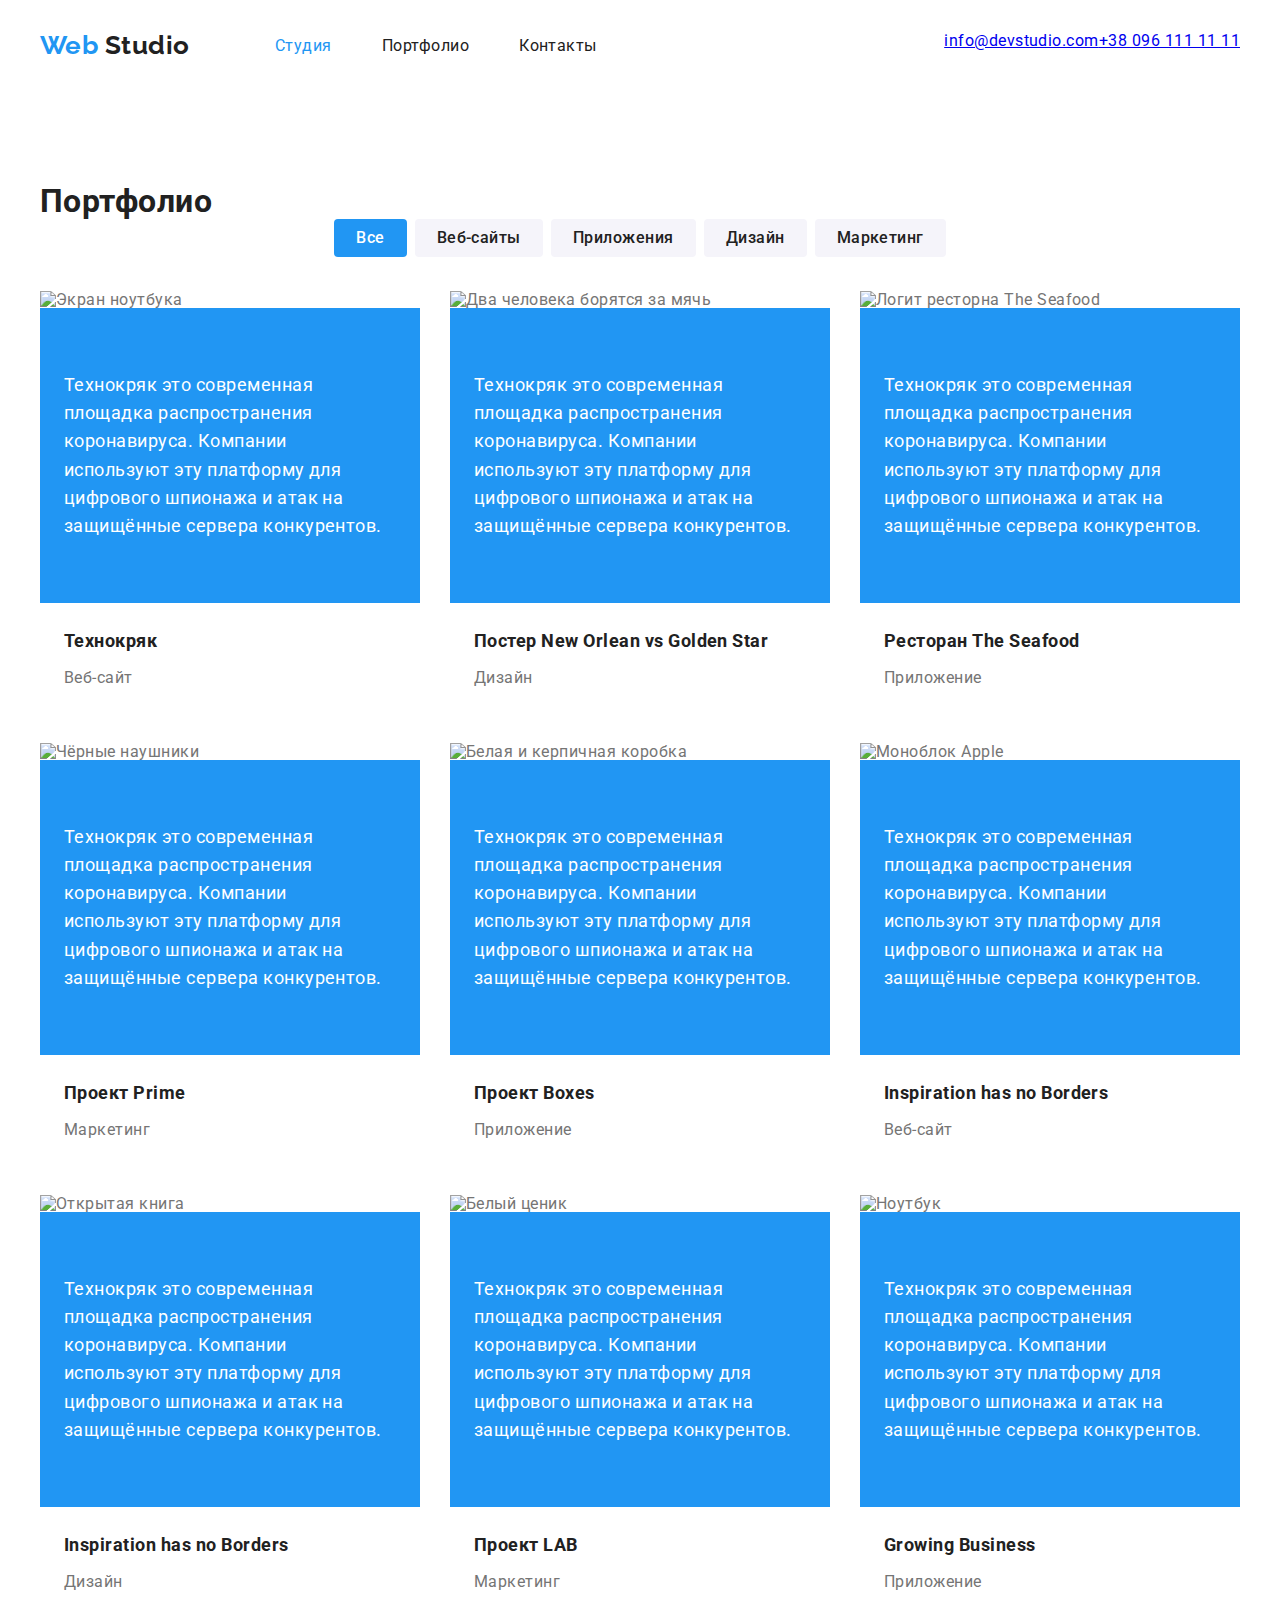
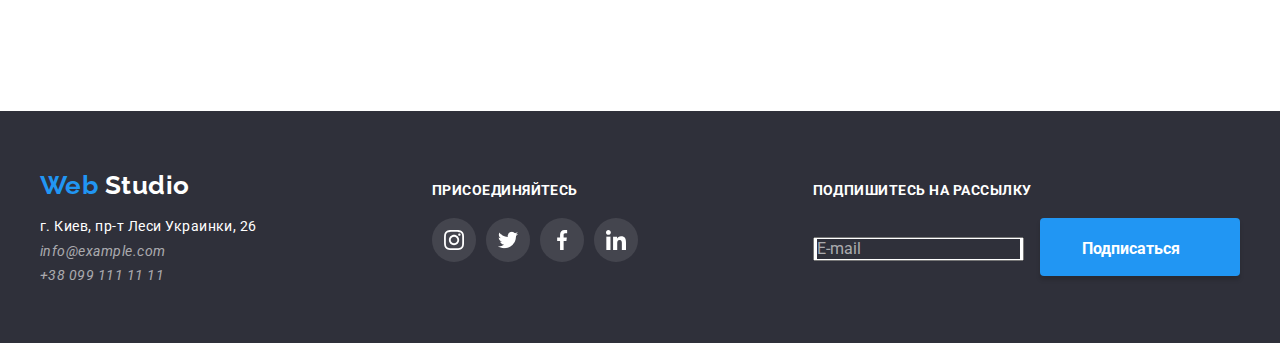
==== portfolio.html @ ea31eee0 "::before" ====
<!DOCTYPE html>
<html lang="ru">
    <head>
        <meta charset="UTF-8">
        <meta name="viewport" content="width=device-width, initial-scale=1.0">
        <title>second homework</title>
        <link href="https://fonts.googleapis.com/css2?family=Raleway:wght@700&family=Roboto:wght@400;500;700;900&display=swap" rel="stylesheet">
        <link rel="stylesheet" href="https://cdnjs.cloudflare.com/ajax/libs/modern-normalize/1.0.0/modern-normalize.min.css">
        <link rel="stylesheet" href="./css/styles.css">
    <body>
        <header class="page-header">
            <div class="container">
                <nav>
                    <a href="./index.html" class="logo"><span class="active">Web </span>Studio<span></span></a>
    
                    <ul class="site-nav list">
                        <li><a href="./index.html" class="link active">Студия</a></li>
                        <li><a href="./portfolio.html" class="link">Портфолио</a></li>
                        <li><a href="" class="link">Контакты</a></li>
                    </ul>
                </nav>
    
                <ul class="address list">
                    <li><a href="mailto:info@devstudio.com" class="link icon-envelope">info@devstudio.com</a></li>
                    <li><a href="tel:+38 096 111 11 11" class="link icon-mobile"> +38 096 111 11 11</a></li>
                </ul>        
            </div>          
        </header>
        <main class="portfolio">
            <div class="container">
                <h1>Портфолио</h1>
                <ul class="list selection">
                    <li class="text active">Все</li>
                    <li class="text">Веб-сайты</li>
                    <li class="text">Приложения</li>
                    <li class="text">Дизайн</li>
                    <li class="text">Маркетинг</li>
                </ul>
                <ul class="list list-items">
                    <li class="item">
                        <a>
                            <img src="./images/portfolio/img1.svg" alt="Экран ноутбука" class="image">
                            <p class="description">
                                Технокряк это современная площадка распространения коронавируса. Компании используют эту платформу
                                для цифрового шпионажа и атак на защищённые сервера конкурентов.
                            </p>
                            <h2 class="title">Технокряк</h2>
                            <p class="type">Веб-сайт</p>
                        </a>
                    </li>
                    <li class="item">
                        <a>
                            <img src="./images/portfolio/img2.svg" alt="Два человека борятся за мячь"  class="image">
                            <p class="description">
                                Технокряк это современная площадка распространения коронавируса. Компании используют эту платформу
                                для цифрового шпионажа и атак на защищённые сервера конкурентов.
                            </p>
                            <h2 class="title">Постер New Orlean vs Golden Star</h2>
                            <p class="type">Дизайн</p>
                        </a>
                    </li>
                    <li class="item">
                        <a>
                            <img src="./images/portfolio/img3.svg" alt="Логит ресторна The Seafood"  class="image">
                            <p class="description">
                                Технокряк это современная площадка распространения коронавируса. Компании используют эту платформу
                                для цифрового шпионажа и атак на защищённые сервера конкурентов.
                            </p>
                            <h2 class="title">Ресторан The Seafood</h2>
                            <p class="type">Приложение</p>
                        </a>
                    </li>
                    <li class="item">
                        <a>
                            <img src="./images/portfolio/img4.svg" alt="Чёрные наушники"  class="image">
                            <p class="description">
                                Технокряк это современная площадка распространения коронавируса. Компании используют эту платформу
                                для цифрового шпионажа и атак на защищённые сервера конкурентов.
                            </p>
                            <h2 class="title">Проект Prime</h2>
                            <p class="type">Маркетинг</p>
                        </a>
                    </li>
                    <li class="item">
                        <a>
                            <img src="./images/portfolio/img5.svg" alt="Белая и керпичная коробка" class="image">
                            <p class="description">
                                Технокряк это современная площадка распространения коронавируса. Компании используют эту платформу
                                для цифрового шпионажа и атак на защищённые сервера конкурентов.
                            </p>
                            <h2 class="title">Проект Boxes</h2>
                            <p class="type">Приложение</p>
                        </a>
                    </li>
                    <li class="item">
                        <a>
                            <img src="./images/portfolio/img6.svg" alt="Моноблок Apple" class="image">
                            <p class="description">
                                Технокряк это современная площадка распространения коронавируса. Компании используют эту платформу
                                для цифрового шпионажа и атак на защищённые сервера конкурентов.
                            </p>
                            <h2 class="title">Inspiration has no Borders</h2>
                            <p class="type">Веб-сайт</p>
                        </a>
                    </li>
                    <li class="item">
                        <a>
                            <img src="./images/portfolio/img7.svg" alt="Открытая книга" class="image">
                            <p class="description">
                                Технокряк это современная площадка распространения коронавируса. Компании используют эту платформу
                                для цифрового шпионажа и атак на защищённые сервера конкурентов.
                            </p>
                            <h2 class="title">Inspiration has no Borders</h2>
                            <p class="type">Дизайн</p>
                        </a>
                    </li>
                    <li class="item">
                        <a>
                            <img src="./images/portfolio/img8.svg" alt="Белый ценик" class="image">
                            <p class="description">
                                Технокряк это современная площадка распространения коронавируса. Компании используют эту платформу
                                для цифрового шпионажа и атак на защищённые сервера конкурентов.
                            </p>
                            <h2 class="title">Проект LAB</h2>
                            <p class="type">Маркетинг</p>
                        </a>
                    </li>
                    <li class="item">
                        <a>
                            <img src="./images/portfolio/img9.svg" alt="Ноутбук" class="image">
                            <p class="description">
                                Технокряк это современная площадка распространения коронавируса. Компании используют эту платформу
                                для цифрового шпионажа и атак на защищённые сервера конкурентов.
                            </p>
                            <h2 class="title">Growing Business</h2>
                            <p class="type">Приложение</p>
                        </a>
                    </li>
                </ul>
            </div>
        </main>
        <footer class="footer">
            <div class="container">
                <div>
                    <a href="./index.html" class="logo"><span class="active">Web </span>Studio<span></span></a>
                    <p class="text">г. Киев, пр-т Леси Украинки, 26</p>
                    <address class="address">                
                        <ul class="list">
                            <li><a href="mailto:info@example.com" class="link">info@example.com</a></li>
                            <li><a href="tel:+38 099 111 11 11" class="link">+38 099 111 11 11</a></li>
                        </ul>              
                    </address>
                </div>
                
    
                <div class="invate">
                    <b class="title">присоединяйтесь</b>
                    <ul class="list">
                        <li class="social">
                            <a href="" aria-label="Ссылка на instagram" class="icon icon-instagram"></a>
                        </li>
                        <li class="social">
                            <a href="" aria-label="Ссылка на twitter" class="icon icon-twitter"> </a>
                        <li class="social">
                            <a href="https://uk-ua.facebook.com/" aria-label="Ссылка на facebook" class="icon icon-facebook"></a>
                        </li>
                        <li class="social">
                            <a href="" aria-label="Ссылка на linkedin" class="icon icon-linkedin"></a>
                        </li>                            
                    </ul>
                </div>
    
                <div class="subscribe">
                    <form>
                        <b class="title">Подпишитесь на рассылку</b>
                        <input placeholder="E-mail">
                        <button type="submit" class="button-send">Подписаться</button>
                    </form>
                </div>
            </div>
        </footer>
    </body>
</html>
---- css/styles.css ----
:root {
    --primary-color: #757575;

    --hero-color: #ffffff;

    --second-color: #212121;

    --active-color : #2196F3;

    --section-color: #F5F4FA;

    --footer-color: #2F303A;

    --footer-address-color: rgba(255, 255, 255, 0.6);

    --icon-color: #AFB1B8;

}

/* @font-face {
    font-family: 'Roboto';
    src: url('../fonts/Roboto/Roboto-Black.ttf');
}

@font-face {
    font-family: 'Raleway';
    src: url('../fonts/Raleway/Raleway-VariableFont_wght.ttf');
} */

body{
    font-family: 'Roboto', sans-serif;
    color: var(--primary-color);
    background-color: #ffffff;
    line-height: 1.1;
    letter-spacing: 0.03em;
}

.active {
    color: var(--active-color);
}

h1, h2, h3, h4,h5, h6 {
    color: var(--second-color);
}

.list{
    list-style: none;
    margin-top: 0px;
    margin-bottom: 0px;
    padding-left: 0px;
    
}

.section{
    margin-bottom: 94px;
}

.button {
    font-size: 16px;
    padding: 10px 32px;
    min-width: 200px;
    min-height: 50px;
    border-radius: 4px;
    border-color: transparent;
    color: var(--hero-color);
    background-color: var(--active-color);

}

.container {
    width: 1230px;
    margin: 0 auto;
    padding-left: 15px;
    padding-right: 15px;
}


/* NAV */

.page-header .container {
    display: flex;
    align-items: center;
    justify-content: space-between;
    margin-left: auto;
    margin-right: auto;
}

nav{
    display: flex;
    align-items: center;
}


.logo{
    display: inline-block;
    font-size: 26px;
    font-weight: 700;
    text-decoration: none;
    font-family: 'Raleway', sans-serif; 
    color: var(--second-color);
}

.page-header .logo {
    margin-right: 85px;
}

.page-header .list {
    display: flex;
}

.site-nav li {
    margin-right: 50px;
}

.site-nav li:last-child{
    margin-right: 0px;
}

.site-nav .link {
    text-decoration: none;
    color: var(--second-color);  
}


.site-nav .link:hover,
.site-nav .link:focus {
    color: var(--active-color);
}

.site-nav .active {
    color: var(--active-color);
}

.page-header .link {
    padding-top: 32px;
    padding-bottom: 32px;
}

.contacts .link {
    color: var(--primary-color);
    text-decoration: none;
}

.contacts .link:first-child{
    margin-right: 30px;
}

.contacts .link:hover,
.contacts .link:focus{
    color: var(--active-color);
}

.section-title{
    font-size: 36px;
    text-align: center;
}


.contacts .link::before {
    display: inline-block;
    content: "";
    background-repeat: no-repeat;
    width: 30px;
    height: 20px;
    margin-right: 10px;
    
}

.icon-envelope::before{
    background-image: url(../images/icon/envelope.svg);
    background-size: 19px;
    background-position: bottom;
}

.icon-mobile::before{
    background-image: url(../images/icon/mobile.svg);
    background-size: 13px;
    background-position: center;
}


/* hero */

.hero{
    width: 1600px;
    height: 600px;
    margin-right: auto;
    margin-left: auto;
    text-align: center;
    padding-top: 200px;
    background-image: 
    linear-gradient(to left,
    rgba(47, 48, 58, 0.8),
    rgba(47, 48, 58, 0.8)),
    url(../images/Hero_img.jpg)
}

.hero-title {
    width: 696px;
    margin-top: 0px;
    margin-bottom: 30px;
    margin-left: auto;
    margin-right: auto;
    font-weight: 900;
    font-size: 44px;
    line-height: 1.36;
    letter-spacing: 0.06em;
    color: var(--hero-color);
}


/* features */

.features .section-title {
    margin-top: 0px;
    margin-bottom: 0px;
}

.features .list {
    display: flex;
    margin-right: 30px;
}

.features .list:last-child{
    margin-right: 0px;
}

.features .item {
    min-width: 270px;
    margin-right: 30px;
}

.features .title {
    font-size: 14px;
    margin-bottom: 10px;
}

.features .title::before{
    content: '';
    display: inline-block;
    width: 100%;
    height: 120px;
    background-color: var(--section-color);
    background-repeat: no-repeat;
    background-position: center;
    margin-bottom: 30px;
}

.icon-detail::before{
    background-image: url(../images/детали.svg);
}

.icon-punctuality::before{
    background-image: url(../images/пунктуальность.svg);
}

.icon-planning::before{
    background-image: url(../images/Планирование.svg);
}

.icon-technologies::before{
    background-image: url(../images/технологии.svg);
}



.features .item:last-child{
    margin-right: 0px;
}

.features .text{
    margin-top: 0px;
    margin-bottom: 0px;
    font-size: 14px;
    line-height: 1.7;
}


/* category */

.category .section-title{
    margin-bottom: 50px;
}

.category .list {
    display: flex;

}

.category .item {
    text-align: center;
    margin-right: 30px;
}

.category .item:last-child{
    margin-right: 0px;
}

.category .image {
    display: block;
}

.category .text {
    color: var(--hero-color);
    background-color: var(--primary-color);
    font-weight: 700;
    font-size: 14px;
    padding-top: 27px;
    padding-bottom: 27px;
    margin-top: 0px;
    margin-bottom: 0px;
}

/* team */

.team{
    padding-top: 94px;
    padding-bottom: 94px;
    background-color: var(--section-color);
}

.team .section-title{
    margin-top: 0px;
    margin-bottom: 50px;
}

.team .card {
    padding-bottom: 24px;
    background-color: var(--hero-color);
}

.team .list-cards,
.team .list-items {
    display: flex;
    justify-content: space-between;
}


.team .list-items{
    padding-left: 32px;
    padding-right: 32px;
}



.team .title {
    font-weight: 500;
    font-size: 16px;
    margin-top: 30px;
    margin-bottom: 10px;
}


.team .card {
    text-align: center;
}


.team .text {
    margin-top: 0px;
    margin-bottom: 16px;
}


.card .icon{
    min-width: 20px;
    min-height: 20px;
    padding: 12px;
}


/* clients */

.clients .section-title{
    margin-top: 0px;
    margin-bottom: 50px;
}

.clients .list {
    display: flex;
    justify-content: space-between;
}

.clients .icon{
    min-width: 170px;
    min-height: 90px;
    text-align: center;
    padding-top: 22px;
    padding-bottom: 22px;
    border: solid var(--icon-color);
}

.clients .icon:hover {
    border: solid var(--active-color);
}

/* portfolio  */

.portfolio{
    margin-top: 93px;
    margin-bottom: 94px;
}

.portfolio h1 {
    margin-top: 0px;
    margin-bottom: 0px;
}

.selection{
    margin-bottom: 34px;
    display: flex;
    justify-content: center;
}

.selection .text{
    padding: 6px 22px;
    color: var(--second-color);
    font-weight: 500;
    font-size: 16px;
    line-height: 1.62;
    border-radius: 4px;
    margin-right: 8px;
    background-color: var(--section-color)
}

.selection .text:last-child{
    margin-right: 0px;
}

.selection .text:hover{
    background-color: var(--active-color);
    color: var(--hero-color);
}

.text.active {
    background-color: var(--active-color);
    color: var(--hero-color);
}

.portfolio .description{
    padding: 63px 24px;
    margin-top: 0px;
    margin-bottom: 0px;
    font-size: 18px;
    line-height: 1.56;
    background-color: var(--active-color);
    color: var(--hero-color);

}

.portfolio .list-items{
    display: flex;
    flex-wrap: wrap;
}

.portfolio .item{
    width: calc((100% - 60px)/3);
    margin-right: 30px;
    margin-bottom: 30px;
    padding-bottom: 20px;
}

.portfolio .image{
    display: block;
    margin-left: auto;
    margin-right: auto;
    width: 100%;
}

.portfolio .item:nth-child(3n){
    margin-right: 0px;
}


.portfolio .item:nth-last-child(-n + 3 ){
    margin-bottom: 0px;
} 

.portfolio .title{
    font-size: 18px;
    line-height: 2;
    margin: 20px 24px 4px;
}

.portfolio .type{
    font-size: 16px;
    line-height: 1.87;
    margin: 0px 24px;
}


/* footer */

.footer {
    padding-top: 60px;
    padding-bottom: 60px;
    background-color: var(--footer-color);
    color: var(--hero-color);

}

.footer .container {
    display: flex;
    justify-content: space-between;
}

.footer .logo {
    color: var(--hero-color);
    margin-bottom: 20px;
}

.footer .text {
    font-size: 14px;
    height: 1.7;
    margin-top: 0px;
    margin-bottom: 9px;
}

.footer .link {
    text-decoration: none;
    color: var(--footer-address-color);
    font-size: 14px;
    height: 1.7;
}


.list .link {
    display: block;
}

.address li:first-child{
    margin-bottom: 9px;
}

.footer .title {
    display: block;
    margin-bottom: 20px;
    font-size: 14px;
    text-transform: uppercase;
}

.invate,
.subscribe {
    margin-top: 12px;
}

.invate .list {
    display: flex;
}


.invate .social {
    margin-right: 10px;

}

.invate .social:hover {
    border-radius: 50%;
    background-color: var(--active-color);

}

.invate .social:last-child{
    margin-right: 0px;
}


.invate .icon::before{
    content: "";
    display: inline-block;
    width: 44px;
    height: 44px;
    background-repeat:no-repeat;
    background-position: center;
    background-color: rgba(255, 255, 255, 0.1);
    border-radius: 50%;
}


.icon-instagram::before{
    background-image: url(../images/instagram_white.svg);
}

.icon-twitter::before{
    background-image: url(../images/twitter_white.png);
}

.icon-facebook::before{
    background-image: url(../images/facebook_white.svg);
}

.icon-linkedin::before{
    background-image: url(../images/linkedin_white.svg);
}

.subscribe input{
    margin-right: 12px;
}

.footer input::placeholder {
    font-size: 16px;
    height: 50px;
    color: rgba(255, 255, 255, 0.6);
    background-color: #2F303A;
}

.footer .button-send{
    min-width: 200px;
    padding-left: 29px;
    padding-right: 13px;
    padding-top: 10px;
    padding-bottom: 10px;

    font-weight: 700;
    font-size: 16px;
    line-height: 1.87;
    text-align: center;

    border-color:transparent;
    border-radius: 4px;
    background-color: var(--active-color);
    color: var(--hero-color);
    background: #2196F3;
    box-shadow: 0px 4px 4px rgba(0, 0, 0, 0.15);
}

.footer .button-send::after{
    content: "";
    display: inline-block;
    width: 24px;
    height: 24px;
    margin-left: 10px;
    background-position: bottom;
    background-image: url(../images/icon-send.svg)
}
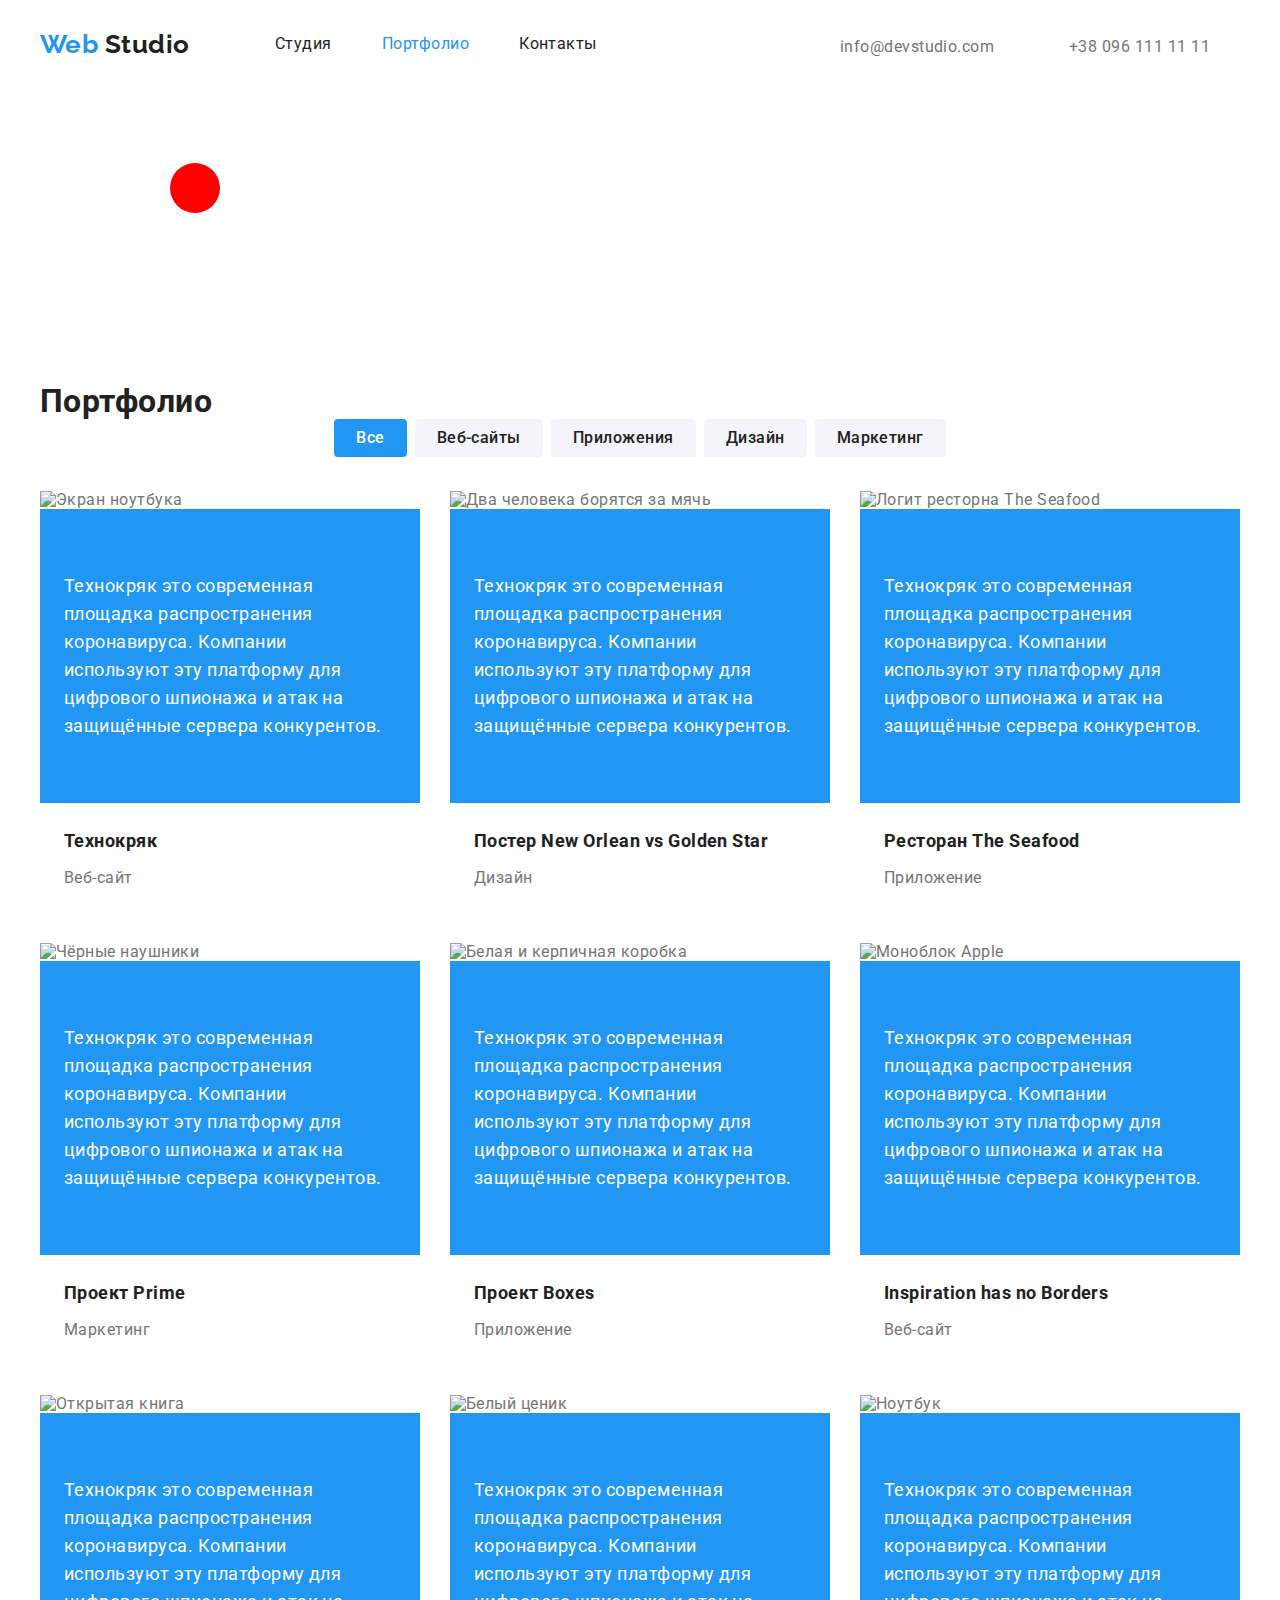
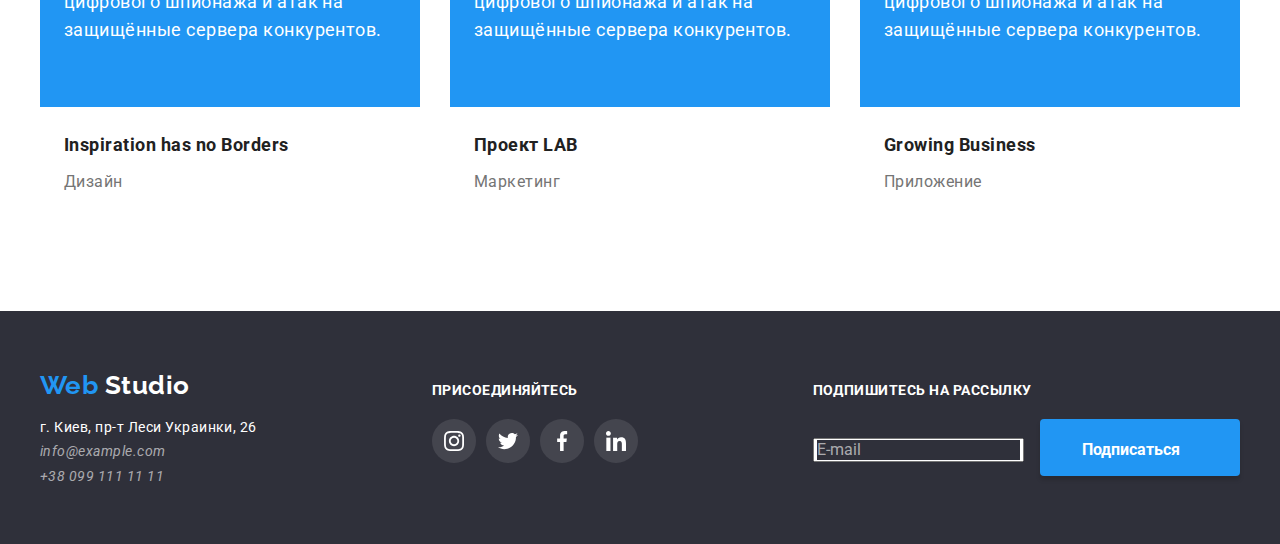
==== commit 29b14edc: "соцсети свг" ====
--- a/portfolio.html
+++ b/portfolio.html
@@ -3,7 +3,7 @@
     <head>
         <meta charset="UTF-8">
         <meta name="viewport" content="width=device-width, initial-scale=1.0">
-        <title>second homework</title>
+        <title>fourth homework</title>
         <link href="https://fonts.googleapis.com/css2?family=Raleway:wght@700&family=Roboto:wght@400;500;700;900&display=swap" rel="stylesheet">
         <link rel="stylesheet" href="https://cdnjs.cloudflare.com/ajax/libs/modern-normalize/1.0.0/modern-normalize.min.css">
         <link rel="stylesheet" href="./css/styles.css">
@@ -14,18 +14,34 @@
                     <a href="./index.html" class="logo"><span class="active">Web </span>Studio<span></span></a>
     
                     <ul class="site-nav list">
-                        <li><a href="./index.html" class="link active">Студия</a></li>
-                        <li><a href="./portfolio.html" class="link">Портфолио</a></li>
+                        <li><a href="./index.html" class="link">Студия</a></li>
+                        <li><a href="./portfolio.html" class="link active">Портфолио</a></li>
                         <li><a href="" class="link">Контакты</a></li>
                     </ul>
                 </nav>
     
-                <ul class="address list">
+                <ul class="contacts list">
                     <li><a href="mailto:info@devstudio.com" class="link icon-envelope">info@devstudio.com</a></li>
                     <li><a href="tel:+38 096 111 11 11" class="link icon-mobile"> +38 096 111 11 11</a></li>
                 </ul>        
             </div>          
         </header>
+
+        <svg
+        version="1.1"
+        xmlns="http://www.w3.org/2000/svg"
+        xmlns:xlink="http://www.w3.org/1999/xlink"
+        xmlns:ev="http://www.w3.org/2001/xml-events"
+        width="400"
+        height="200"
+        viewBox="10 0 800 400"
+      >
+        <title>Иконка окружности</title>
+        <desc>Центрированная окружность красного цвета с радиусом 50px.</desc>
+      
+        <circle r="50" cx="50%" cy="50%" fill="red" />
+      </svg>
+
         <main class="portfolio">
             <div class="container">
                 <h1>Портфолио</h1>
--- a/css/styles.css
+++ b/css/styles.css
@@ -74,6 +74,15 @@
     padding-right: 15px;
 }
 
+.icon{
+    content: "";
+    display: inline-block;
+    width: 44px;
+    height: 44px;
+    background-repeat:no-repeat;
+    background-position: center;
+    border-radius: 50%;
+}
 
 /* NAV */
 
@@ -362,12 +371,32 @@
 }
 
 
-.card .icon{
+.team .icon{
     min-width: 20px;
     min-height: 20px;
     padding: 12px;
 }
 
+.team .icon:hover{
+    background-color: var(--active-color);
+}
+
+.team .icon-instagram{
+    background-image: url(../images/instagram.svg);
+}
+
+.team .icon-twitter{
+    background-image: url(../images/twitter.svg);
+}
+
+.team .icon-facebook{
+    background-image: url(../images/facebook.svg);
+}
+
+.team .icon-linkedin{
+    background-image: url(../images/linkedin.svg);
+}
+
 
 /* clients */
 
@@ -381,7 +410,7 @@
     justify-content: space-between;
 }
 
-.clients .icon{
+.clients .icon-clients{
     min-width: 170px;
     min-height: 90px;
     text-align: center;
@@ -390,7 +419,7 @@
     border: solid var(--icon-color);
 }
 
-.clients .icon:hover {
+.clients .icon-clients:hover {
     border: solid var(--active-color);
 }
 
@@ -565,31 +594,24 @@
 }
 
 
-.invate .icon::before{
-    content: "";
-    display: inline-block;
-    width: 44px;
-    height: 44px;
-    background-repeat:no-repeat;
-    background-position: center;
+.invate .icon{
     background-color: rgba(255, 255, 255, 0.1);
-    border-radius: 50%;
-}
-
-
-.icon-instagram::before{
+}
+
+
+.invate .icon-instagram{
     background-image: url(../images/instagram_white.svg);
 }
 
-.icon-twitter::before{
-    background-image: url(../images/twitter_white.png);
-}
-
-.icon-facebook::before{
+.invate .icon-twitter{
+    background-image: url(../images/twitter_white.svg);
+}
+
+.invate .icon-facebook{
     background-image: url(../images/facebook_white.svg);
 }
 
-.icon-linkedin::before{
+.invate .icon-linkedin{
     background-image: url(../images/linkedin_white.svg);
 }
 
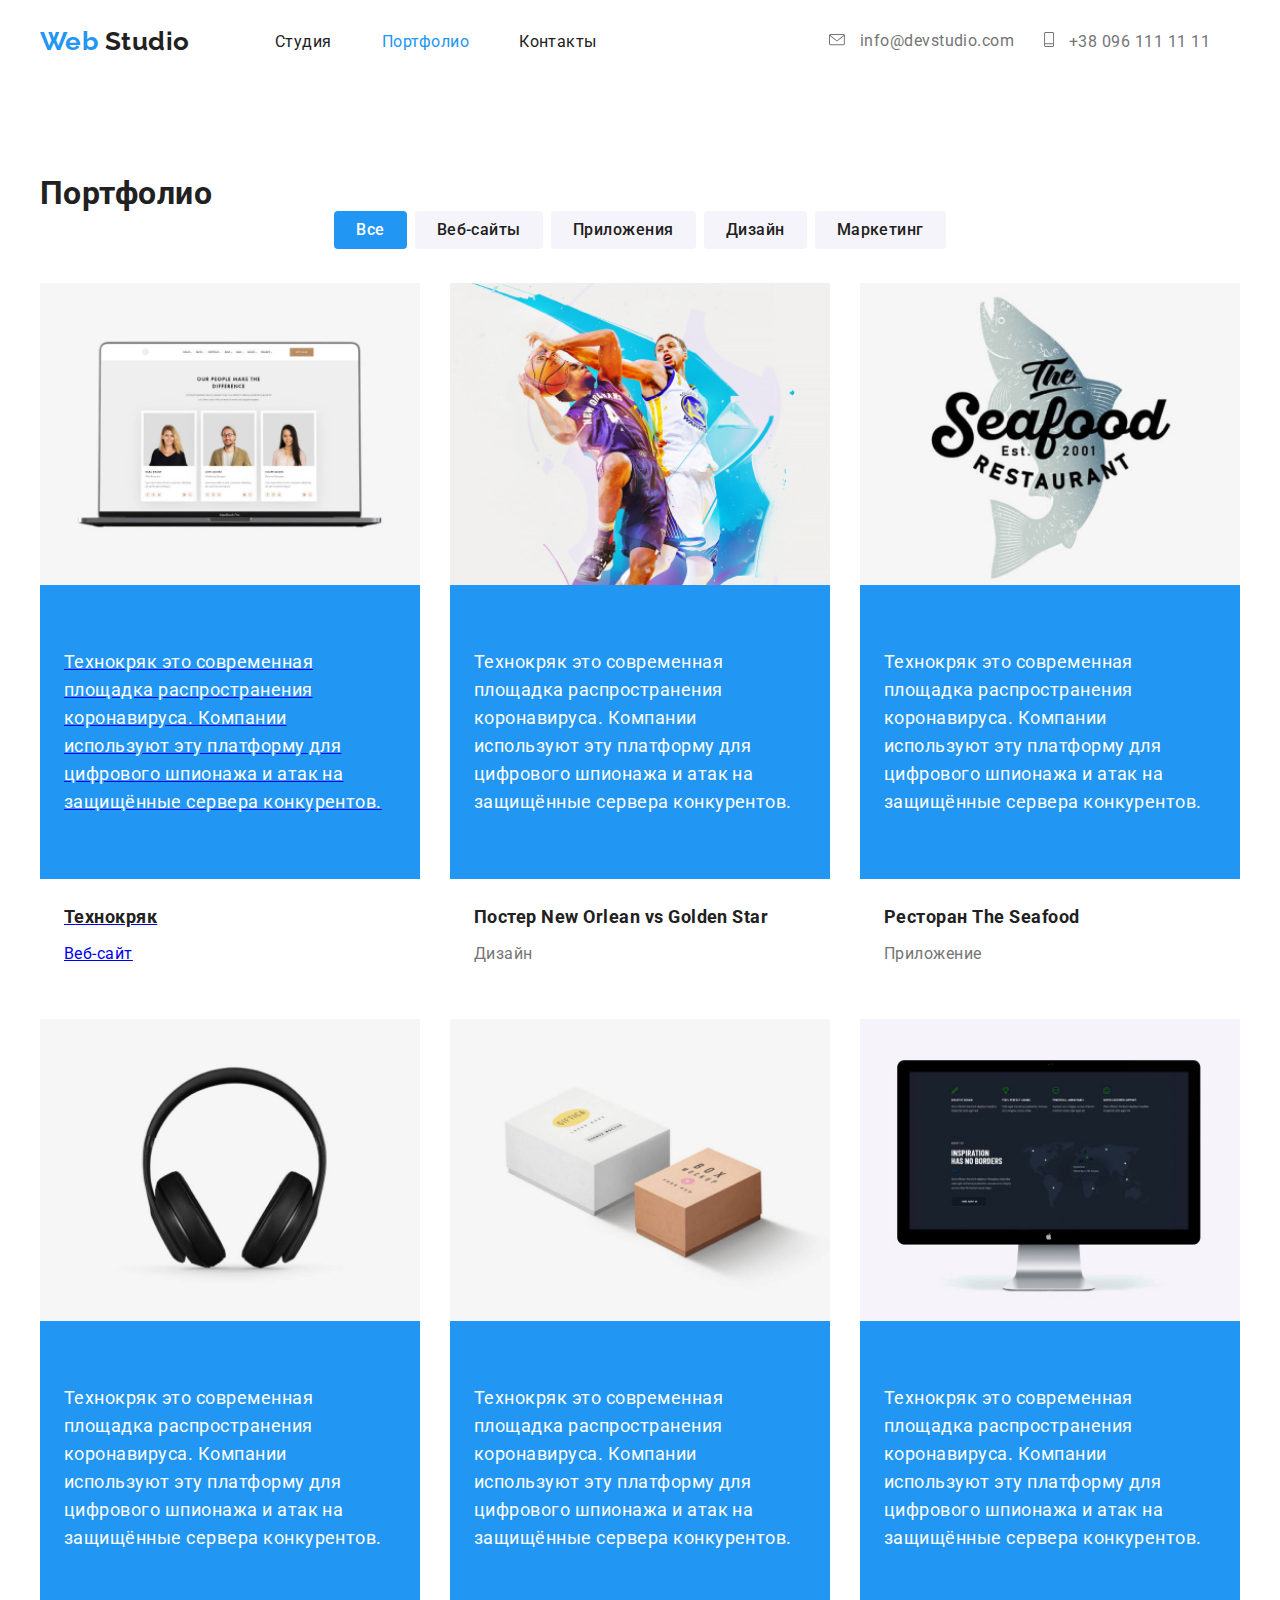
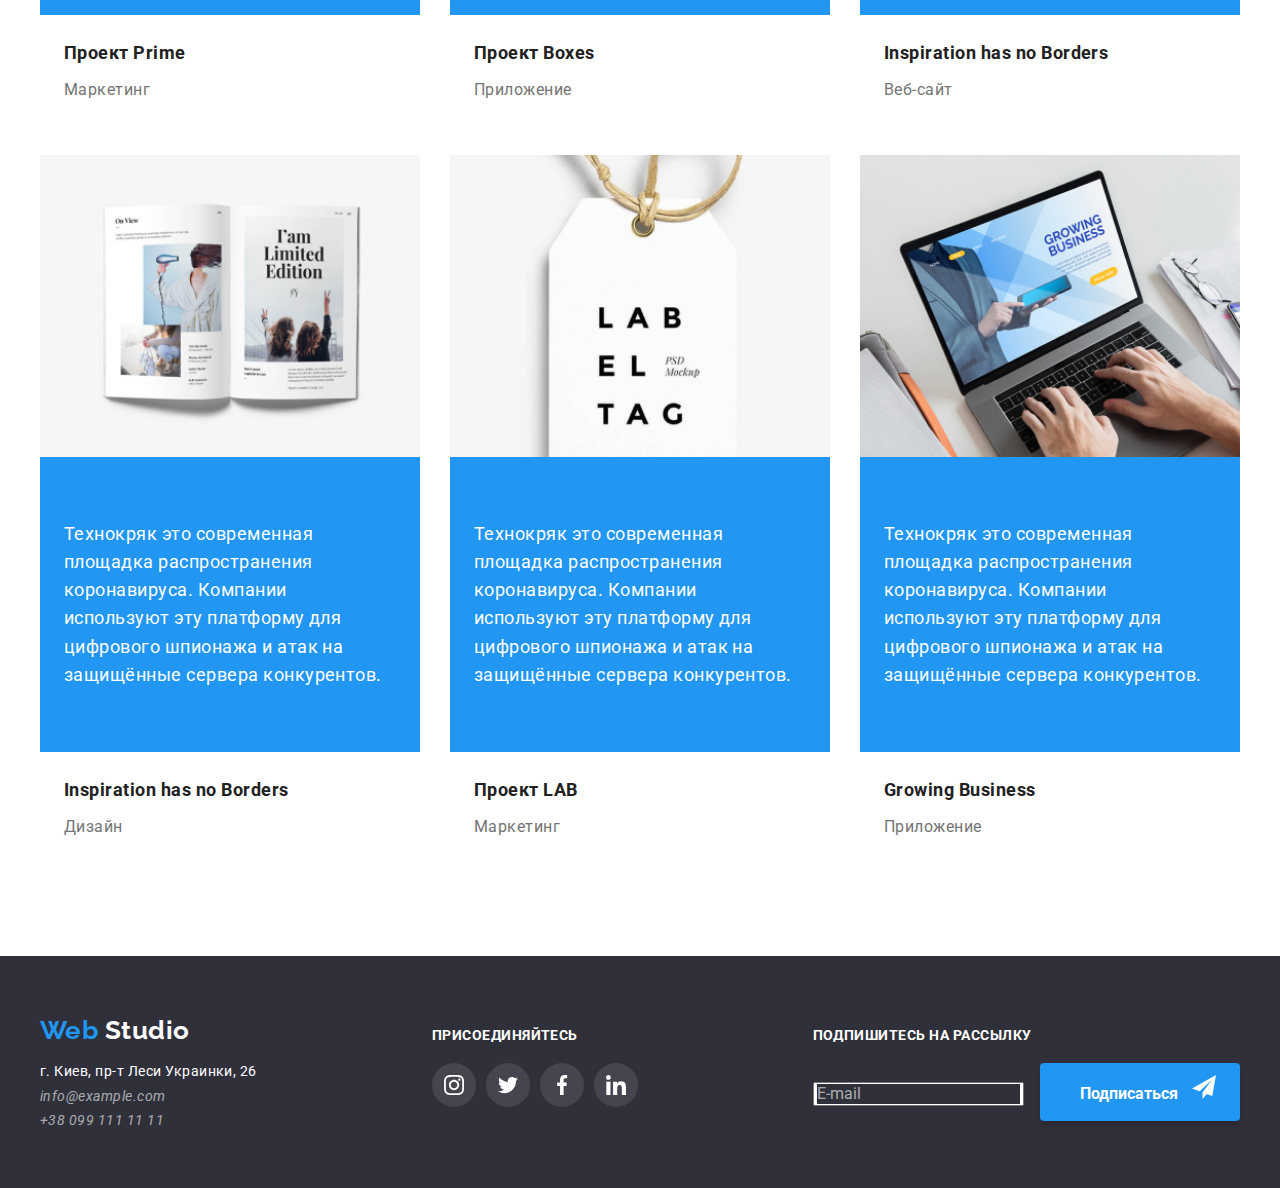
==== commit 628164a5: "sprite svg" ====
--- a/portfolio.html
+++ b/portfolio.html
@@ -14,33 +14,32 @@
                     <a href="./index.html" class="logo"><span class="active">Web </span>Studio<span></span></a>
     
                     <ul class="site-nav list">
-                        <li><a href="./index.html" class="link">Студия</a></li>
+                        <li><a href="./index.html" class="link ">Студия</a></li>
                         <li><a href="./portfolio.html" class="link active">Портфолио</a></li>
                         <li><a href="" class="link">Контакты</a></li>
                     </ul>
                 </nav>
     
                 <ul class="contacts list">
-                    <li><a href="mailto:info@devstudio.com" class="link icon-envelope">info@devstudio.com</a></li>
-                    <li><a href="tel:+38 096 111 11 11" class="link icon-mobile"> +38 096 111 11 11</a></li>
+                    <li>    
+                        <a href="mailto:info@devstudio.com" class="link">
+                            <svg class="icon--contacts" style="width: 16px; height: 12px">
+                                <use href="../images/sprite.svg#icon-envelope"></use>
+                            </svg>
+                            info@devstudio.com
+                        </a>
+                    </li>
+                    <li>
+                        <a href="tel:+38 096 111 11 11" class="link">
+                            <svg class="icon--contacts" style="width: 10px; height: 15px">
+                                <use href="../images/sprite.svg#icon-Vector"></use>
+                            </svg>
+                            +38 096 111 11 11
+                        </a>
+                    </li>
                 </ul>        
             </div>          
         </header>
-
-        <svg
-        version="1.1"
-        xmlns="http://www.w3.org/2000/svg"
-        xmlns:xlink="http://www.w3.org/1999/xlink"
-        xmlns:ev="http://www.w3.org/2001/xml-events"
-        width="400"
-        height="200"
-        viewBox="10 0 800 400"
-      >
-        <title>Иконка окружности</title>
-        <desc>Центрированная окружность красного цвета с радиусом 50px.</desc>
-      
-        <circle r="50" cx="50%" cy="50%" fill="red" />
-      </svg>
 
         <main class="portfolio">
             <div class="container">
@@ -54,8 +53,8 @@
                 </ul>
                 <ul class="list list-items">
                     <li class="item">
-                        <a>
-                            <img src="./images/portfolio/img1.svg" alt="Экран ноутбука" class="image">
+                        <a href="./index.html">
+                            <img src="./images/img1.jpg" alt="Экран ноутбука" class="image">
                             <p class="description">
                                 Технокряк это современная площадка распространения коронавируса. Компании используют эту платформу
                                 для цифрового шпионажа и атак на защищённые сервера конкурентов.
@@ -66,7 +65,7 @@
                     </li>
                     <li class="item">
                         <a>
-                            <img src="./images/portfolio/img2.svg" alt="Два человека борятся за мячь"  class="image">
+                            <img src="./images/img2.jpg" alt="Два человека борятся за мячь"  class="image">
                             <p class="description">
                                 Технокряк это современная площадка распространения коронавируса. Компании используют эту платформу
                                 для цифрового шпионажа и атак на защищённые сервера конкурентов.
@@ -77,7 +76,7 @@
                     </li>
                     <li class="item">
                         <a>
-                            <img src="./images/portfolio/img3.svg" alt="Логит ресторна The Seafood"  class="image">
+                            <img src="./images/img3.jpg" alt="Логит ресторна The Seafood"  class="image">
                             <p class="description">
                                 Технокряк это современная площадка распространения коронавируса. Компании используют эту платформу
                                 для цифрового шпионажа и атак на защищённые сервера конкурентов.
@@ -88,7 +87,7 @@
                     </li>
                     <li class="item">
                         <a>
-                            <img src="./images/portfolio/img4.svg" alt="Чёрные наушники"  class="image">
+                            <img src="./images/img4.jpg" alt="Чёрные наушники"  class="image">
                             <p class="description">
                                 Технокряк это современная площадка распространения коронавируса. Компании используют эту платформу
                                 для цифрового шпионажа и атак на защищённые сервера конкурентов.
@@ -99,7 +98,7 @@
                     </li>
                     <li class="item">
                         <a>
-                            <img src="./images/portfolio/img5.svg" alt="Белая и керпичная коробка" class="image">
+                            <img src="./images/img5.jpg" alt="Белая и керпичная коробка" class="image">
                             <p class="description">
                                 Технокряк это современная площадка распространения коронавируса. Компании используют эту платформу
                                 для цифрового шпионажа и атак на защищённые сервера конкурентов.
@@ -110,7 +109,7 @@
                     </li>
                     <li class="item">
                         <a>
-                            <img src="./images/portfolio/img6.svg" alt="Моноблок Apple" class="image">
+                            <img src="./images/img6.jpg" alt="Моноблок Apple" class="image">
                             <p class="description">
                                 Технокряк это современная площадка распространения коронавируса. Компании используют эту платформу
                                 для цифрового шпионажа и атак на защищённые сервера конкурентов.
@@ -121,7 +120,7 @@
                     </li>
                     <li class="item">
                         <a>
-                            <img src="./images/portfolio/img7.svg" alt="Открытая книга" class="image">
+                            <img src="./images/img7.jpg" alt="Открытая книга" class="image">
                             <p class="description">
                                 Технокряк это современная площадка распространения коронавируса. Компании используют эту платформу
                                 для цифрового шпионажа и атак на защищённые сервера конкурентов.
@@ -132,7 +131,7 @@
                     </li>
                     <li class="item">
                         <a>
-                            <img src="./images/portfolio/img8.svg" alt="Белый ценик" class="image">
+                            <img src="./images/img8.jpg" alt="Белый ценик" class="image">
                             <p class="description">
                                 Технокряк это современная площадка распространения коронавируса. Компании используют эту платформу
                                 для цифрового шпионажа и атак на защищённые сервера конкурентов.
@@ -143,7 +142,7 @@
                     </li>
                     <li class="item">
                         <a>
-                            <img src="./images/portfolio/img9.svg" alt="Ноутбук" class="image">
+                            <img src="./images/img9.jpg" alt="Ноутбук" class="image">
                             <p class="description">
                                 Технокряк это современная площадка распространения коронавируса. Компании используют эту платформу
                                 для цифрового шпионажа и атак на защищённые сервера конкурентов.
@@ -173,15 +172,31 @@
                     <b class="title">присоединяйтесь</b>
                     <ul class="list">
                         <li class="social">
-                            <a href="" aria-label="Ссылка на instagram" class="icon icon-instagram"></a>
+                            <a href="" aria-label="Ссылка на instagram" class="icon">
+                                <svg style="width: 20px; height: 20px">
+                                    <use href= "../images/sprite.svg#icon-instagram"></use>
+                                </svg>
+                            </a>
                         </li>
                         <li class="social">
-                            <a href="" aria-label="Ссылка на twitter" class="icon icon-twitter"> </a>
-                        <li class="social">
-                            <a href="https://uk-ua.facebook.com/" aria-label="Ссылка на facebook" class="icon icon-facebook"></a>
+                            <a href="" aria-label="Ссылка на twitter" class="icon">
+                                <svg style="width: 20px; height: 20px">
+                                    <use href= "../images/sprite.svg#icon-twitter"></use>
+                                </svg>
+                            </a>
+                        <li class="social">
+                            <a href="" aria-label="Ссылка на facebook" class="icon">
+                                <svg style="width: 20px; height: 20px">
+                                    <use href= "../images/sprite.svg#icon-facebook"></use>
+                                </svg>
+                            </a>
                         </li>
                         <li class="social">
-                            <a href="" aria-label="Ссылка на linkedin" class="icon icon-linkedin"></a>
+                            <a href="" aria-label="Ссылка на linkedin"class="icon">
+                                <svg style="width: 20px; height: 20px">
+                                    <use href= "../images/sprite.svg#icon-linkedin"></use>
+                                </svg>
+                            </a>
                         </li>                            
                     </ul>
                 </div>
@@ -190,7 +205,12 @@
                     <form>
                         <b class="title">Подпишитесь на рассылку</b>
                         <input placeholder="E-mail">
-                        <button type="submit" class="button-send">Подписаться</button>
+                        <button type="submit" class="button-send">
+                            Подписаться
+                            <svg style="width: 24px; height: 24px" class="icon-send">
+                                <use href= "../images/sprite.svg#icon-icon-send"></use>
+                            </svg>
+                        </button>
                     </form>
                 </div>
             </div>
--- a/css/styles.css
+++ b/css/styles.css
@@ -75,13 +75,12 @@
 }
 
 .icon{
-    content: "";
     display: inline-block;
     width: 44px;
     height: 44px;
-    background-repeat:no-repeat;
-    background-position: center;
     border-radius: 50%;
+    padding: 12px;
+    fill: currentColor;
 }
 
 /* NAV */
@@ -150,6 +149,12 @@
     text-decoration: none;
 }
 
+.contacts .icon--contacts{
+    margin-right: 10px;
+    fill: currentColor;
+}
+
+
 .contacts .link:first-child{
     margin-right: 30px;
 }
@@ -164,28 +169,6 @@
     text-align: center;
 }
 
-
-.contacts .link::before {
-    display: inline-block;
-    content: "";
-    background-repeat: no-repeat;
-    width: 30px;
-    height: 20px;
-    margin-right: 10px;
-    
-}
-
-.icon-envelope::before{
-    background-image: url(../images/icon/envelope.svg);
-    background-size: 19px;
-    background-position: bottom;
-}
-
-.icon-mobile::before{
-    background-image: url(../images/icon/mobile.svg);
-    background-size: 13px;
-    background-position: center;
-}
 
 
 /* hero */
@@ -242,36 +225,22 @@
 .features .title {
     font-size: 14px;
     margin-bottom: 10px;
-}
-
-.features .title::before{
-    content: '';
-    display: inline-block;
+    margin-top: 0px;
+}
+
+
+.features .icon-container{
     width: 100%;
     height: 120px;
+    margin-bottom: 30px;
     background-color: var(--section-color);
-    background-repeat: no-repeat;
-    background-position: center;
-    margin-bottom: 30px;
-}
-
-.icon-detail::before{
-    background-image: url(../images/детали.svg);
-}
-
-.icon-punctuality::before{
-    background-image: url(../images/пунктуальность.svg);
-}
-
-.icon-planning::before{
-    background-image: url(../images/Планирование.svg);
-}
-
-.icon-technologies::before{
-    background-image: url(../images/технологии.svg);
-}
-
-
+    padding: 25px 0;
+}
+
+.features .icon-centre {
+    display: block;
+    margin: auto;
+}
 
 .features .item:last-child{
     margin-right: 0px;
@@ -285,7 +254,9 @@
 }
 
 
+
 /* category */
+
 
 .category .section-title{
     margin-bottom: 50px;
@@ -344,13 +315,10 @@
     justify-content: space-between;
 }
 
-
 .team .list-items{
     padding-left: 32px;
     padding-right: 32px;
 }
-
-
 
 .team .title {
     font-weight: 500;
@@ -359,42 +327,22 @@
     margin-bottom: 10px;
 }
 
-
 .team .card {
     text-align: center;
 }
 
-
 .team .text {
     margin-top: 0px;
     margin-bottom: 16px;
 }
 
-
 .team .icon{
-    min-width: 20px;
-    min-height: 20px;
-    padding: 12px;
+    color: var(--icon-color);
 }
 
 .team .icon:hover{
     background-color: var(--active-color);
-}
-
-.team .icon-instagram{
-    background-image: url(../images/instagram.svg);
-}
-
-.team .icon-twitter{
-    background-image: url(../images/twitter.svg);
-}
-
-.team .icon-facebook{
-    background-image: url(../images/facebook.svg);
-}
-
-.team .icon-linkedin{
-    background-image: url(../images/linkedin.svg);
+    fill: var(--hero-color);
 }
 
 
@@ -411,17 +359,26 @@
 }
 
 .clients .icon-clients{
+    display: block;
     min-width: 170px;
     min-height: 90px;
     text-align: center;
     padding-top: 22px;
     padding-bottom: 22px;
     border: solid var(--icon-color);
-}
-
-.clients .icon-clients:hover {
+    color: var(--icon-color);
+}
+
+.clients .icon-color{
+    fill: currentColor;
+}
+
+.clients .icon-clients:hover{
     border: solid var(--active-color);
-}
+    color: var(--active-color);
+}
+
+
 
 /* portfolio  */
 
@@ -595,24 +552,8 @@
 
 
 .invate .icon{
+    color: var(--hero-color);
     background-color: rgba(255, 255, 255, 0.1);
-}
-
-
-.invate .icon-instagram{
-    background-image: url(../images/instagram_white.svg);
-}
-
-.invate .icon-twitter{
-    background-image: url(../images/twitter_white.svg);
-}
-
-.invate .icon-facebook{
-    background-image: url(../images/facebook_white.svg);
-}
-
-.invate .icon-linkedin{
-    background-image: url(../images/linkedin_white.svg);
 }
 
 .subscribe input{
@@ -646,13 +587,9 @@
     box-shadow: 0px 4px 4px rgba(0, 0, 0, 0.15);
 }
 
-.footer .button-send::after{
-    content: "";
+.footer .icon-send{ 
     display: inline-block;
-    width: 24px;
-    height: 24px;
     margin-left: 10px;
-    background-position: bottom;
-    background-image: url(../images/icon-send.svg)
-}
-
+    fill: currentColor;
+}
+
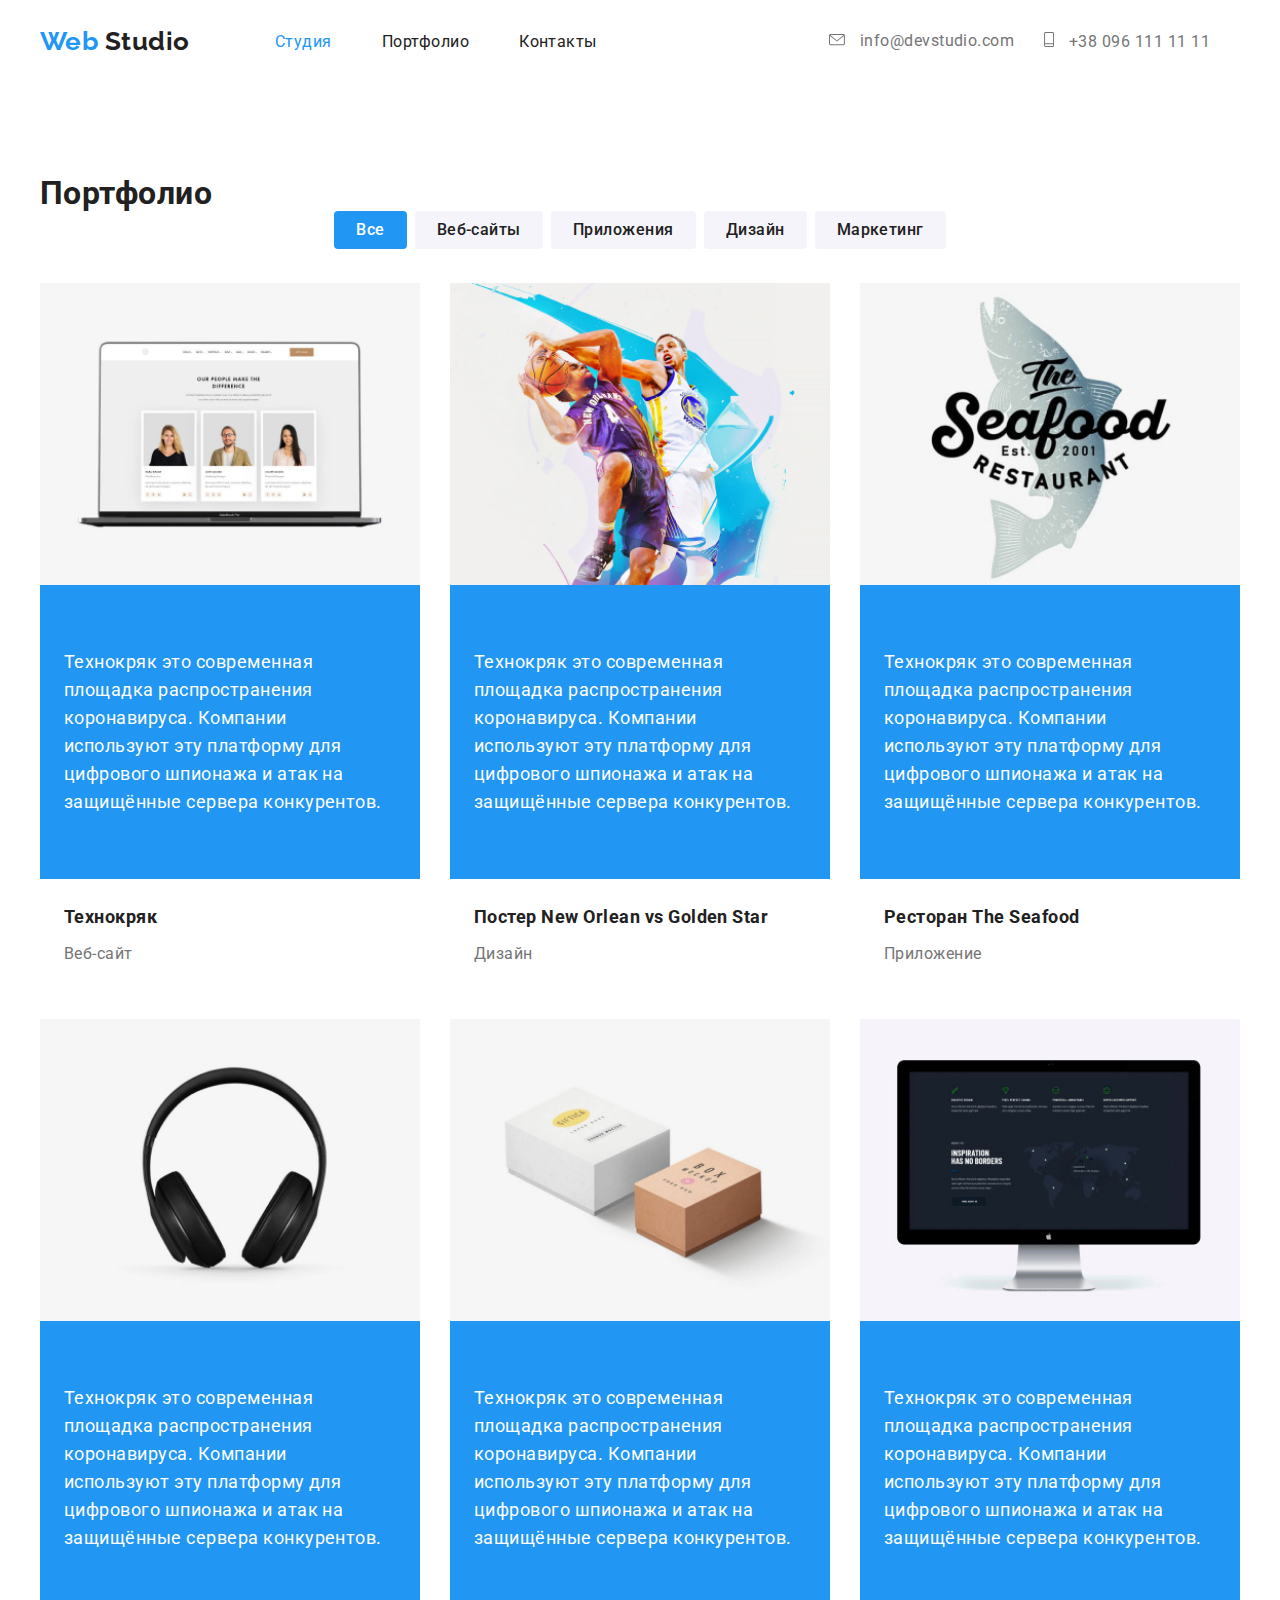
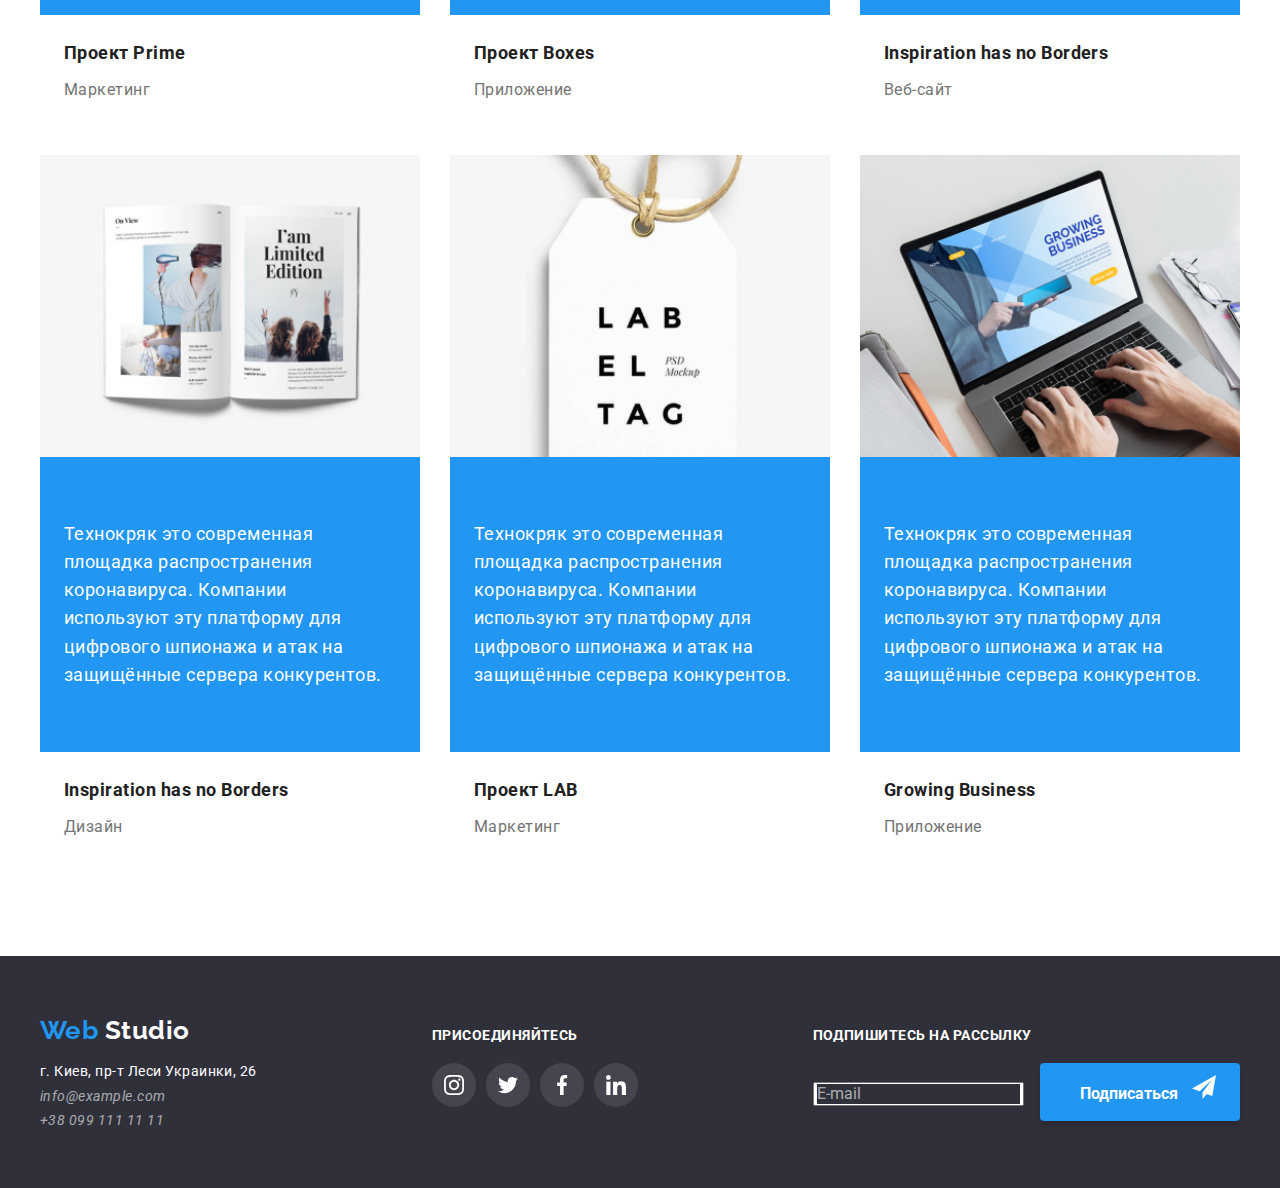
==== commit 864855d9: "2" ====
--- a/portfolio.html
+++ b/portfolio.html
@@ -14,8 +14,8 @@
                     <a href="./index.html" class="logo"><span class="active">Web </span>Studio<span></span></a>
     
                     <ul class="site-nav list">
-                        <li><a href="./index.html" class="link ">Студия</a></li>
-                        <li><a href="./portfolio.html" class="link active">Портфолио</a></li>
+                        <li><a href="./index.html" class="link active">Студия</a></li>
+                        <li><a href="./portfolio.html" class="link">Портфолио</a></li>
                         <li><a href="" class="link">Контакты</a></li>
                     </ul>
                 </nav>
@@ -24,7 +24,7 @@
                     <li>    
                         <a href="mailto:info@devstudio.com" class="link">
                             <svg class="icon--contacts" style="width: 16px; height: 12px">
-                                <use href="../images/sprite.svg#icon-envelope"></use>
+                                <use href="./images/sprite.svg#icon-envelope"></use>
                             </svg>
                             info@devstudio.com
                         </a>
@@ -32,7 +32,7 @@
                     <li>
                         <a href="tel:+38 096 111 11 11" class="link">
                             <svg class="icon--contacts" style="width: 10px; height: 15px">
-                                <use href="../images/sprite.svg#icon-Vector"></use>
+                                <use href="./images/sprite.svg#icon-Vector"></use>
                             </svg>
                             +38 096 111 11 11
                         </a>
@@ -52,8 +52,8 @@
                     <li class="text">Маркетинг</li>
                 </ul>
                 <ul class="list list-items">
-                    <li class="item">
-                        <a href="./index.html">
+                    <li class="item ">
+                        <a >
                             <img src="./images/img1.jpg" alt="Экран ноутбука" class="image">
                             <p class="description">
                                 Технокряк это современная площадка распространения коронавируса. Компании используют эту платформу
@@ -174,27 +174,27 @@
                         <li class="social">
                             <a href="" aria-label="Ссылка на instagram" class="icon">
                                 <svg style="width: 20px; height: 20px">
-                                    <use href= "../images/sprite.svg#icon-instagram"></use>
+                                    <use href= "./images/sprite.svg#icon-instagram"></use>
                                 </svg>
                             </a>
                         </li>
                         <li class="social">
                             <a href="" aria-label="Ссылка на twitter" class="icon">
                                 <svg style="width: 20px; height: 20px">
-                                    <use href= "../images/sprite.svg#icon-twitter"></use>
+                                    <use href= "./images/sprite.svg#icon-twitter"></use>
                                 </svg>
                             </a>
                         <li class="social">
                             <a href="" aria-label="Ссылка на facebook" class="icon">
                                 <svg style="width: 20px; height: 20px">
-                                    <use href= "../images/sprite.svg#icon-facebook"></use>
+                                    <use href= "./images/sprite.svg#icon-facebook"></use>
                                 </svg>
                             </a>
                         </li>
                         <li class="social">
                             <a href="" aria-label="Ссылка на linkedin"class="icon">
                                 <svg style="width: 20px; height: 20px">
-                                    <use href= "../images/sprite.svg#icon-linkedin"></use>
+                                    <use href= "./images/sprite.svg#icon-linkedin"></use>
                                 </svg>
                             </a>
                         </li>                            
@@ -208,7 +208,7 @@
                         <button type="submit" class="button-send">
                             Подписаться
                             <svg style="width: 24px; height: 24px" class="icon-send">
-                                <use href= "../images/sprite.svg#icon-icon-send"></use>
+                                <use href= "./images/sprite.svg#icon-icon-send"></use>
                             </svg>
                         </button>
                     </form>
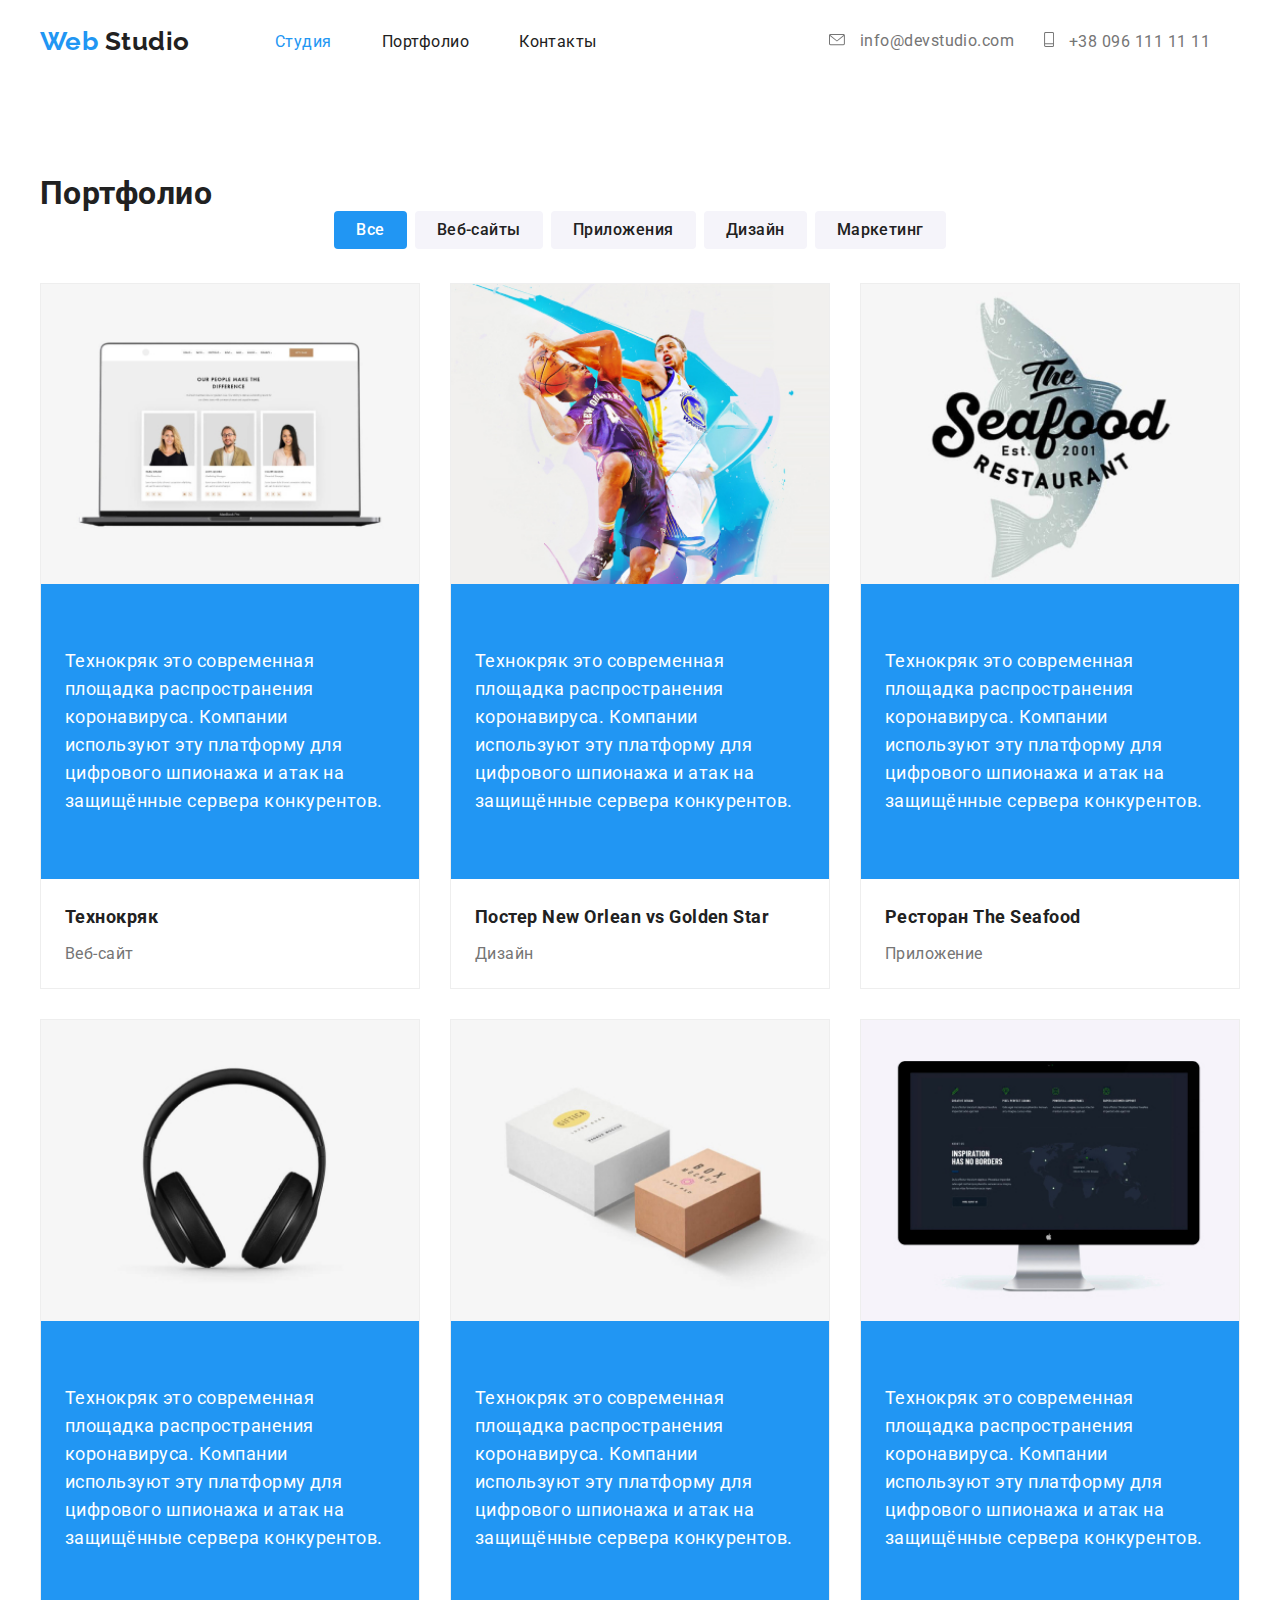
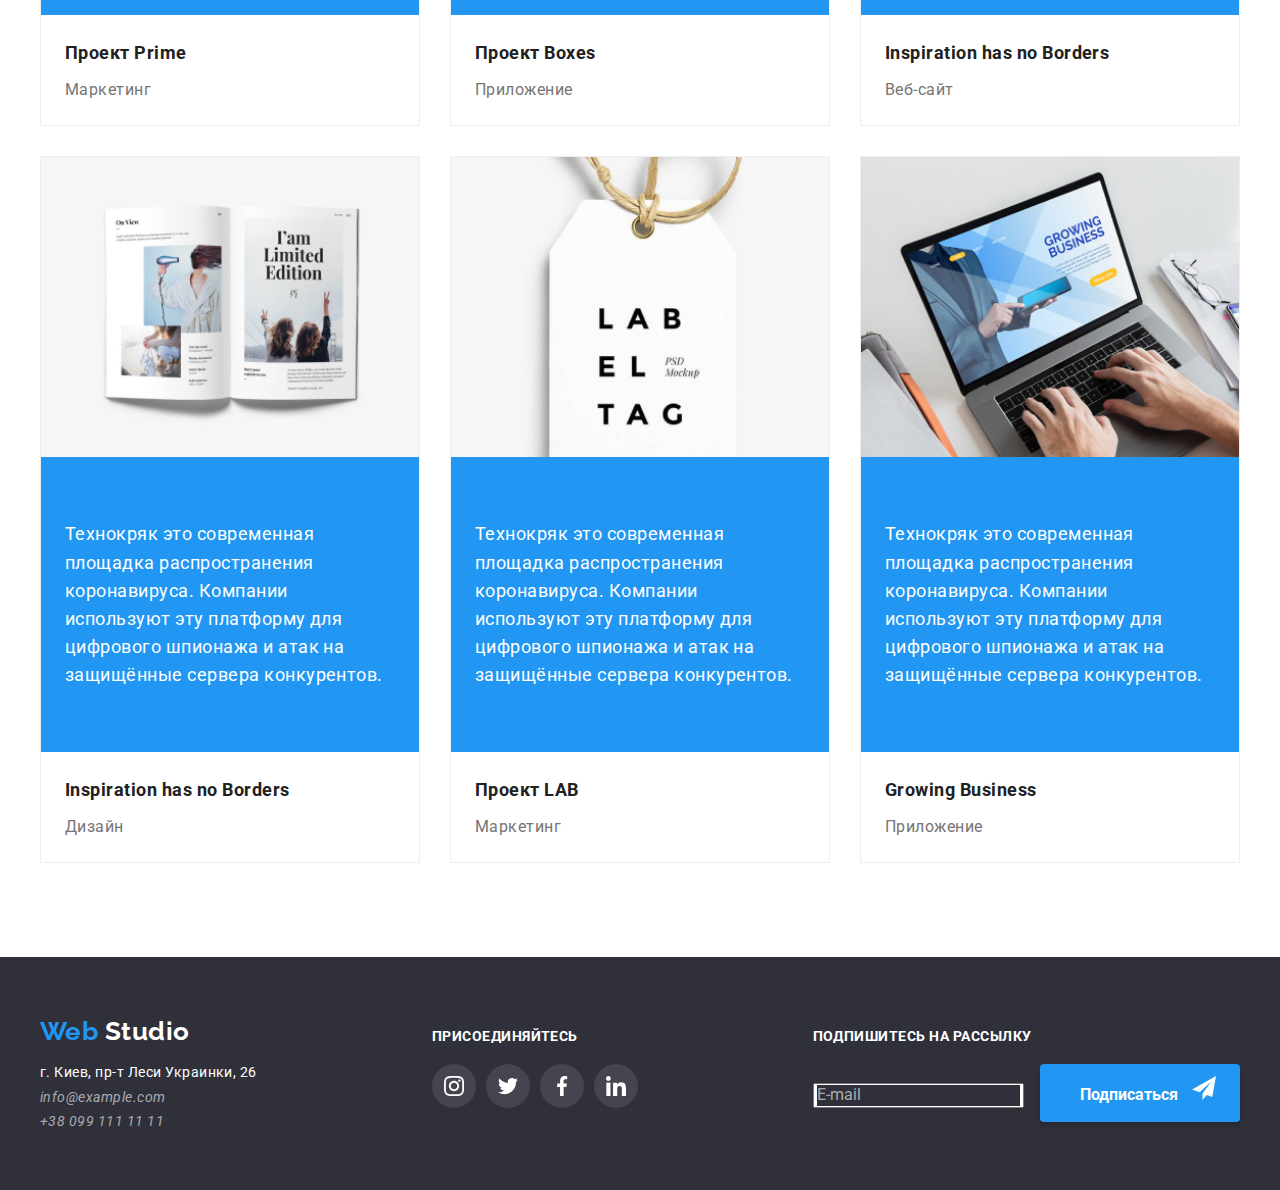
==== commit caa487e2: "shadow" ====
--- a/portfolio.html
+++ b/portfolio.html
@@ -53,7 +53,7 @@
                 </ul>
                 <ul class="list list-items">
                     <li class="item ">
-                        <a >
+                        <a href="#" class="card">
                             <img src="./images/img1.jpg" alt="Экран ноутбука" class="image">
                             <p class="description">
                                 Технокряк это современная площадка распространения коронавируса. Компании используют эту платформу
@@ -64,7 +64,7 @@
                         </a>
                     </li>
                     <li class="item">
-                        <a>
+                        <a href="#" class="card">
                             <img src="./images/img2.jpg" alt="Два человека борятся за мячь"  class="image">
                             <p class="description">
                                 Технокряк это современная площадка распространения коронавируса. Компании используют эту платформу
@@ -75,7 +75,7 @@
                         </a>
                     </li>
                     <li class="item">
-                        <a>
+                        <a href="#" class="card">
                             <img src="./images/img3.jpg" alt="Логит ресторна The Seafood"  class="image">
                             <p class="description">
                                 Технокряк это современная площадка распространения коронавируса. Компании используют эту платформу
@@ -86,7 +86,7 @@
                         </a>
                     </li>
                     <li class="item">
-                        <a>
+                        <a href="#" class="card">
                             <img src="./images/img4.jpg" alt="Чёрные наушники"  class="image">
                             <p class="description">
                                 Технокряк это современная площадка распространения коронавируса. Компании используют эту платформу
@@ -97,7 +97,7 @@
                         </a>
                     </li>
                     <li class="item">
-                        <a>
+                        <a href="#" class="card">
                             <img src="./images/img5.jpg" alt="Белая и керпичная коробка" class="image">
                             <p class="description">
                                 Технокряк это современная площадка распространения коронавируса. Компании используют эту платформу
@@ -108,7 +108,7 @@
                         </a>
                     </li>
                     <li class="item">
-                        <a>
+                        <a href="#" class="card">
                             <img src="./images/img6.jpg" alt="Моноблок Apple" class="image">
                             <p class="description">
                                 Технокряк это современная площадка распространения коронавируса. Компании используют эту платформу
@@ -119,7 +119,7 @@
                         </a>
                     </li>
                     <li class="item">
-                        <a>
+                        <a href="#" class="card">
                             <img src="./images/img7.jpg" alt="Открытая книга" class="image">
                             <p class="description">
                                 Технокряк это современная площадка распространения коронавируса. Компании используют эту платформу
@@ -130,7 +130,7 @@
                         </a>
                     </li>
                     <li class="item">
-                        <a>
+                        <a href="#" class="card">
                             <img src="./images/img8.jpg" alt="Белый ценик" class="image">
                             <p class="description">
                                 Технокряк это современная площадка распространения коронавируса. Компании используют эту платформу
@@ -141,7 +141,7 @@
                         </a>
                     </li>
                     <li class="item">
-                        <a>
+                        <a href="#" class="card">
                             <img src="./images/img9.jpg" alt="Ноутбук" class="image">
                             <p class="description">
                                 Технокряк это современная площадка распространения коронавируса. Компании используют эту платформу
--- a/css/styles.css
+++ b/css/styles.css
@@ -307,6 +307,10 @@
 .team .card {
     padding-bottom: 24px;
     background-color: var(--hero-color);
+    overflow: hidden;
+    box-shadow: 0px 1px 3px rgba(0, 0, 0, 0.12), 0px 1px 1px rgba(0, 0, 0, 0.14), 0px 2px 1px rgba(0, 0, 0, 0.2);
+    border-radius: 0px 0px 4px 4px;
+    
 }
 
 .team .list-cards,
@@ -409,6 +413,11 @@
     background-color: var(--section-color)
 }
 
+.portfolio .card{
+    text-decoration: none;
+}
+
+
 .selection .text:last-child{
     margin-right: 0px;
 }
@@ -441,9 +450,17 @@
 
 .portfolio .item{
     width: calc((100% - 60px)/3);
+    border: 1px solid #EEEEEE;
     margin-right: 30px;
     margin-bottom: 30px;
     padding-bottom: 20px;
+}
+
+.portfolio .item:hover{
+    color:red;
+    box-shadow: 0px 1px 1px rgba(0, 0, 0, 0.12),
+    0px 4px 4px rgba(0, 0, 0, 0.06), 
+    1px 4px 6px rgba(0, 0, 0, 0.16);
 }
 
 .portfolio .image{
@@ -472,6 +489,7 @@
     font-size: 16px;
     line-height: 1.87;
     margin: 0px 24px;
+    color: var(--primary-color);
 }
 
 
